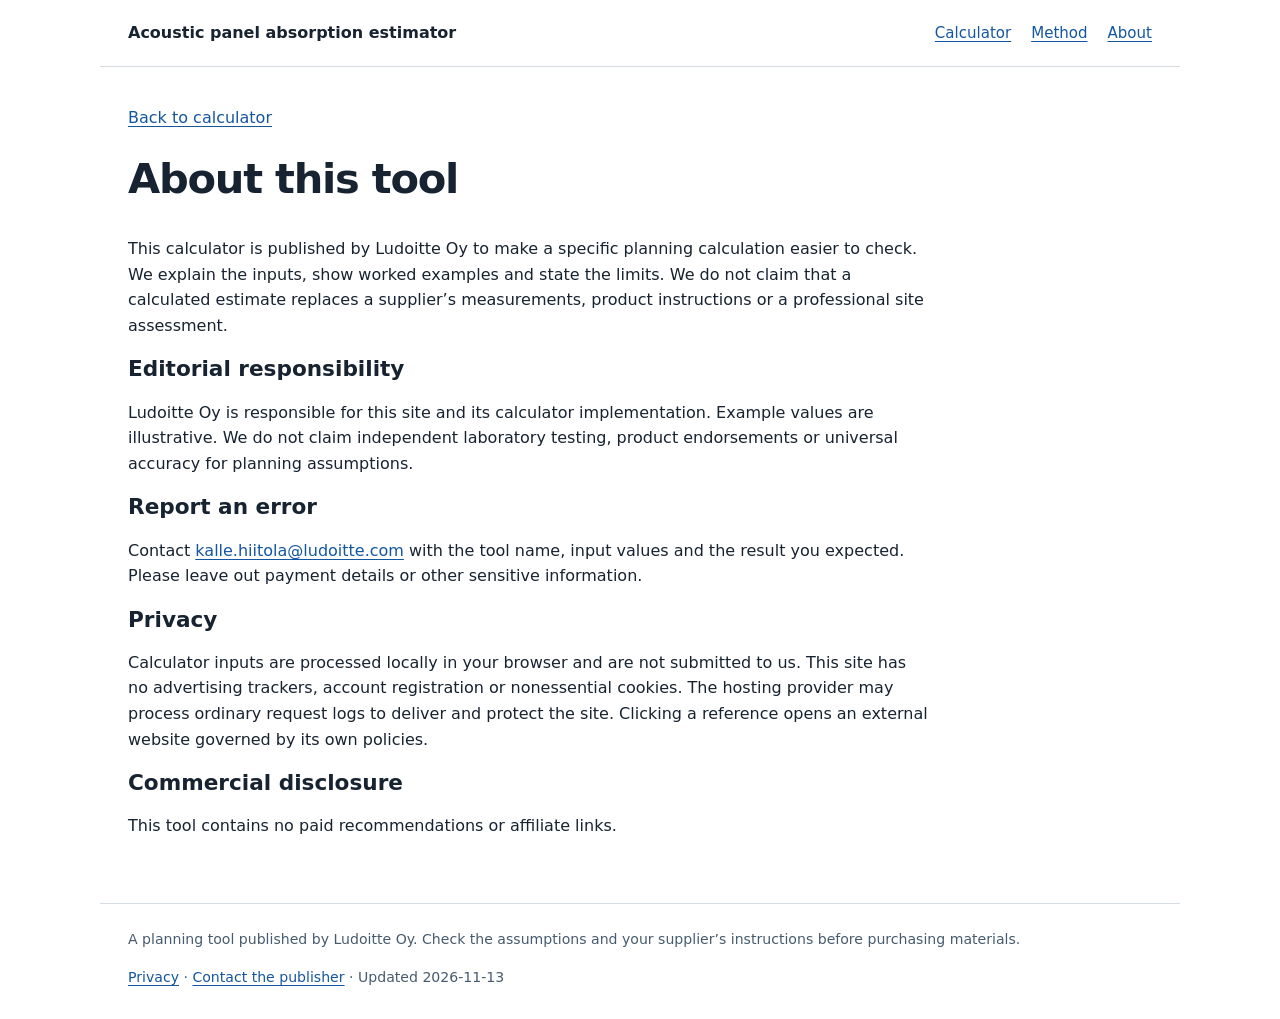
==== site/about/index.html @ aaed27ec "Publish calculator preview with indexing disabled" ====
<!doctype html><html lang="en"><head><meta name="robots" content="noindex, nofollow"><meta charset="utf-8"><meta name="viewport" content="width=device-width, initial-scale=1"><meta name="description" content="Explore how much additional absorption a Sabine room model predicts from a measured reverberation time and a target time. It estimates room treatment, not sound isolation between rooms."><title>About | Acoustic panel absorption estimator</title><link rel="canonical" href="https://howmanyacousticpanelsdoineed.com/about/"><link rel="stylesheet" href="../site.css"></head><body><a class="skip" href="#main">Skip to content</a><header><a class="brand" href="../">Acoustic panel absorption estimator</a><nav aria-label="Main navigation"><a href="../">Calculator</a><a href="../method/">Method</a><a href="../about/">About</a></nav></header><main id="main"><p class="back"><a href="../">Back to calculator</a></p><h1>About this tool</h1><section class="prose"><p>This calculator is published by Ludoitte Oy to make a specific planning calculation easier to check. We explain the inputs, show worked examples and state the limits. We do not claim that a calculated estimate replaces a supplier’s measurements, product instructions or a professional site assessment.</p><h2>Editorial responsibility</h2><p>Ludoitte Oy is responsible for this site and its calculator implementation. Example values are illustrative. We do not claim independent laboratory testing, product endorsements or universal accuracy for planning assumptions.</p><h2>Report an error</h2><p>Contact <a href="mailto:kalle.hiitola@ludoitte.com">kalle.hiitola@ludoitte.com</a> with the tool name, input values and the result you expected. Please leave out payment details or other sensitive information.</p><h2 id="privacy">Privacy</h2><p>Calculator inputs are processed locally in your browser and are not submitted to us. This site has no advertising trackers, account registration or nonessential cookies. The hosting provider may process ordinary request logs to deliver and protect the site. Clicking a reference opens an external website governed by its own policies.</p><h2>Commercial disclosure</h2><p>This tool contains no paid recommendations or affiliate links.</p></section></main><footer><p>A planning tool published by Ludoitte Oy. Check the assumptions and your supplier’s instructions before purchasing materials.</p><p><a href="../about/#privacy">Privacy</a> · <a href="mailto:kalle.hiitola@ludoitte.com">Contact the publisher</a> · Updated 2026-11-13</p></footer></body></html>
---- site/site.css ----
:root{font-family:system-ui,-apple-system,BlinkMacSystemFont,"Segoe UI",sans-serif;color:#172330;background:#fff;line-height:1.6;font-size:16px;color-scheme:light}
[hidden]{display:none!important}
*{box-sizing:border-box}body{margin:0}a{color:#1456a0;text-underline-offset:3px}a:hover{text-decoration-thickness:2px}a:focus-visible,button:focus-visible,input:focus-visible,select:focus-visible{outline:3px solid #b33b00;outline-offset:3px}.skip{position:absolute;left:-10000px}.skip:focus{left:1rem;top:.5rem;background:white;padding:.75rem;z-index:2}header,main,footer{max-width:1080px;margin:auto;padding:20px 28px}header{display:flex;gap:24px;justify-content:space-between;align-items:center;border-bottom:1px solid #d5dce3}.brand{font-weight:700;text-decoration:none;color:inherit;font-size:1rem}nav{display:flex;gap:20px;flex-wrap:wrap;font-size:.94rem}main{padding-top:38px;padding-bottom:48px}h1{font-size:clamp(1.9rem,4vw,2.6rem);line-height:1.2;letter-spacing:-.03em;max-width:850px;margin:0 0 18px}h2{font-size:1.35rem;line-height:1.35;margin:0 0 16px}h3{font-size:1.05rem;margin:16px 0 8px}p{margin:0 0 16px}.intro{font-size:1.12rem;max-width:790px;color:#384a5b}.workspace{display:grid;grid-template-columns:minmax(0,1.4fr) minmax(0,1fr);gap:36px;margin:30px 0 40px;align-items:start}.controls{display:flex;gap:20px;margin:22px 0}.controls label{font-size:.9rem;display:grid;gap:5px}.fields{display:grid;grid-template-columns:repeat(2,minmax(0,1fr));gap:20px 22px}label.field{display:flex;flex-direction:column;gap:7px;font-weight:600;font-size:.94rem}.field[hidden]{display:none}.unit{font-weight:400;color:#4e6071}.field input,.field select,.controls select{border:1px solid #8091a3;border-radius:4px;padding:11px 12px;font:inherit;width:100%;min-width:0;background:#fff;color:#172330;min-height:47px}.field small{font-weight:400}.check{grid-column:1/-1;display:flex;gap:10px;align-items:flex-start;padding-top:3px}.check input{width:20px;height:20px;flex:0 0 20px;margin-top:4px}.buttons{display:flex;gap:14px;margin:26px 0 12px;flex-wrap:wrap}button{font:inherit;padding:12px 20px;min-height:48px;border:1px solid #16589b;border-radius:4px;cursor:pointer;background:#16589b;color:white;font-weight:650}button.secondary{background:#fff;color:#16589b}button:hover{filter:brightness(.92)}.result-box{padding:24px;border:1px solid #c8d3dd;border-radius:4px;background:#f4f7fa;position:sticky;top:20px}dl{margin:0}dl>div{padding:13px 0;border-bottom:1px solid #d5dce3}dl>div:first-child{padding-top:0}dl>div:last-child{border-bottom:0}dt{font-size:.92rem;color:#3e5265}dd{font-size:1.4rem;font-weight:700;margin:3px 0 0;overflow-wrap:anywhere}dl>div:first-child dd{font-size:2rem;color:#104b85}.fine{font-size:.87rem;color:#465b6e;line-height:1.5;margin:16px 0 0}.error{color:#a12611;font-weight:600;min-height:1.5em;margin:10px 0}section.prose{max-width:800px;margin-top:32px}.example{border-left:3px solid #ced9e4;padding:0 0 0 18px;margin:20px 0}.example p{margin:0 0 8px}.example ul{padding-left:20px;margin:8px 0 0}.prose li{margin:8px 0}footer{border-top:1px solid #d5dce3;font-size:.88rem;color:#465b6e;padding-top:24px;padding-bottom:30px}footer p:last-child{margin-bottom:0}.back{margin-bottom:24px}.updated{font-size:.86rem;color:#465b6e;margin-top:20px}#result-heading:focus{outline:2px solid #b33b00;outline-offset:5px}
@media(max-width:680px){header,main,footer{padding-left:20px;padding-right:20px}header{align-items:flex-start;flex-direction:column;gap:12px}nav{gap:22px}main{padding-top:28px}.workspace{grid-template-columns:1fr;gap:24px;margin-top:24px}.result-box{position:static}.fields{gap:18px 16px}.controls{gap:16px}h1{font-size:2rem}}
@media(max-width:380px){.fields{grid-template-columns:1fr}.controls{flex-wrap:wrap}.buttons button{width:100%}}
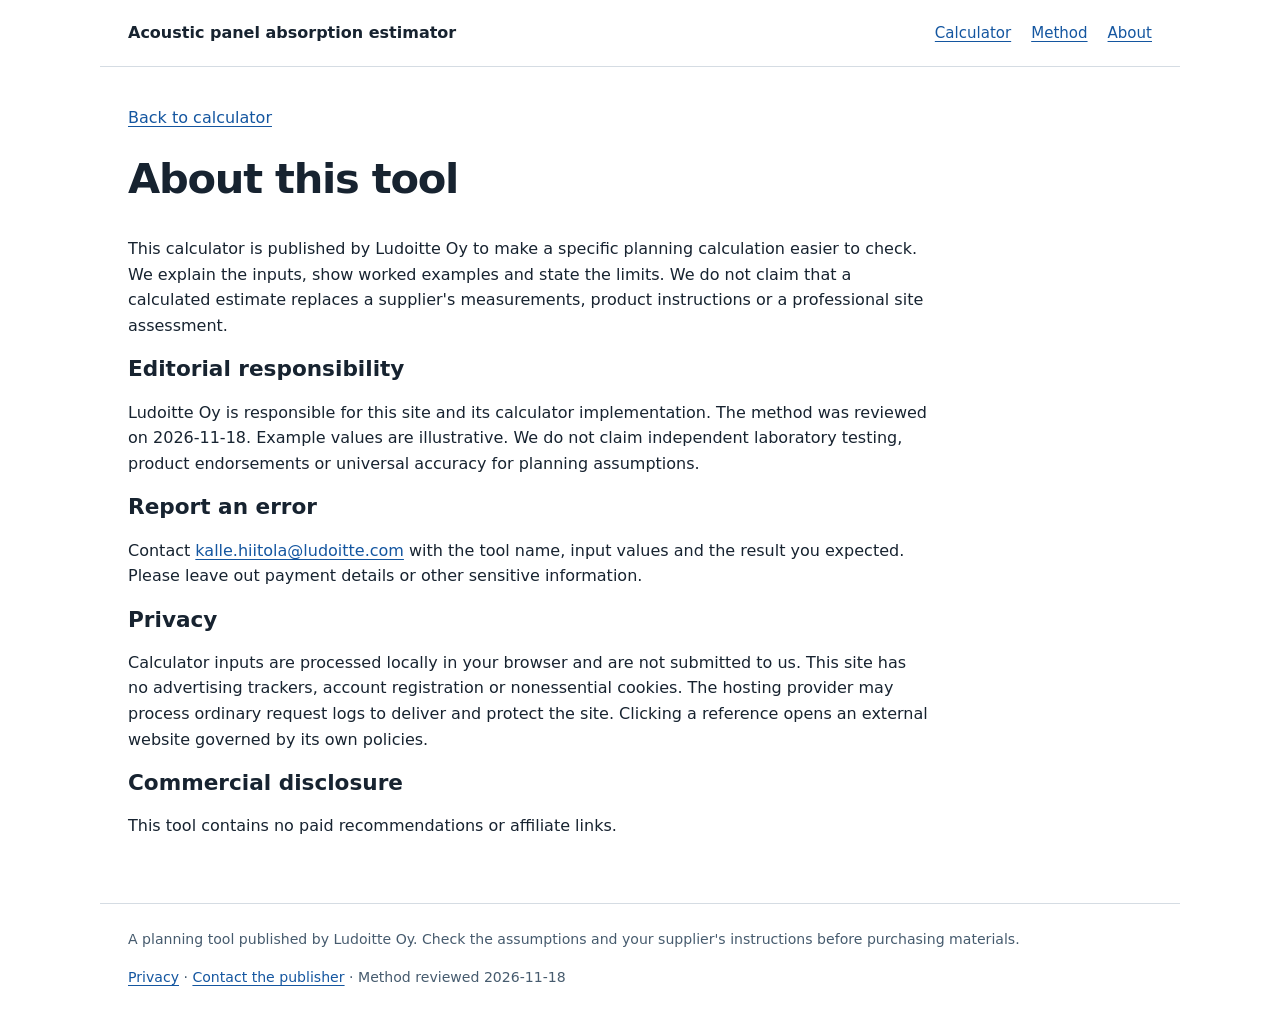
==== commit 9a939d25: "Publish calculator on registered domain" ====
--- a/site/about/index.html
+++ b/site/about/index.html
@@ -1 +1 @@
-<!doctype html><html lang="en"><head><meta name="robots" content="noindex, nofollow"><meta charset="utf-8"><meta name="viewport" content="width=device-width, initial-scale=1"><meta name="description" content="Explore how much additional absorption a Sabine room model predicts from a measured reverberation time and a target time. It estimates room treatment, not sound isolation between rooms."><title>About | Acoustic panel absorption estimator</title><link rel="canonical" href="https://howmanyacousticpanelsdoineed.com/about/"><link rel="stylesheet" href="../site.css"></head><body><a class="skip" href="#main">Skip to content</a><header><a class="brand" href="../">Acoustic panel absorption estimator</a><nav aria-label="Main navigation"><a href="../">Calculator</a><a href="../method/">Method</a><a href="../about/">About</a></nav></header><main id="main"><p class="back"><a href="../">Back to calculator</a></p><h1>About this tool</h1><section class="prose"><p>This calculator is published by Ludoitte Oy to make a specific planning calculation easier to check. We explain the inputs, show worked examples and state the limits. We do not claim that a calculated estimate replaces a supplier’s measurements, product instructions or a professional site assessment.</p><h2>Editorial responsibility</h2><p>Ludoitte Oy is responsible for this site and its calculator implementation. Example values are illustrative. We do not claim independent laboratory testing, product endorsements or universal accuracy for planning assumptions.</p><h2>Report an error</h2><p>Contact <a href="mailto:kalle.hiitola@ludoitte.com">kalle.hiitola@ludoitte.com</a> with the tool name, input values and the result you expected. Please leave out payment details or other sensitive information.</p><h2 id="privacy">Privacy</h2><p>Calculator inputs are processed locally in your browser and are not submitted to us. This site has no advertising trackers, account registration or nonessential cookies. The hosting provider may process ordinary request logs to deliver and protect the site. Clicking a reference opens an external website governed by its own policies.</p><h2>Commercial disclosure</h2><p>This tool contains no paid recommendations or affiliate links.</p></section></main><footer><p>A planning tool published by Ludoitte Oy. Check the assumptions and your supplier’s instructions before purchasing materials.</p><p><a href="../about/#privacy">Privacy</a> · <a href="mailto:kalle.hiitola@ludoitte.com">Contact the publisher</a> · Updated 2026-11-13</p></footer></body></html>+<!doctype html><html lang="en"><head><meta charset="utf-8"><meta name="viewport" content="width=device-width, initial-scale=1"><meta name="description" content="How many acoustic panels do i need - Explore how much additional absorption a Sabine room model predicts from a measured reverberation time and a target time. It estimates room treatment, not sound isolation between rooms."><meta name="author" content="Ludoitte Oy"><meta name="date" content="2026-11-18"><title>About | How many acoustic panels do i need</title><link rel="canonical" href="https://howmanyacousticpanelsdoineed.com/about/"><link rel="stylesheet" href="../site.css"></head><body><a class="skip" href="#main">Skip to content</a><header><a class="brand" href="../">Acoustic panel absorption estimator</a><nav aria-label="Main navigation"><a href="../">Calculator</a><a href="../method/">Method</a><a href="../about/">About</a></nav></header><main id="main"><p class="back"><a href="../">Back to calculator</a></p><h1>About this tool</h1><section class="prose"><p>This calculator is published by Ludoitte Oy to make a specific planning calculation easier to check. We explain the inputs, show worked examples and state the limits. We do not claim that a calculated estimate replaces a supplier's measurements, product instructions or a professional site assessment.</p><h2>Editorial responsibility</h2><p>Ludoitte Oy is responsible for this site and its calculator implementation. The method was reviewed on <time datetime="2026-11-18">2026-11-18</time>. Example values are illustrative. We do not claim independent laboratory testing, product endorsements or universal accuracy for planning assumptions.</p><h2>Report an error</h2><p>Contact <a href="mailto:kalle.hiitola@ludoitte.com">kalle.hiitola@ludoitte.com</a> with the tool name, input values and the result you expected. Please leave out payment details or other sensitive information.</p><h2 id="privacy">Privacy</h2><p>Calculator inputs are processed locally in your browser and are not submitted to us. This site has no advertising trackers, account registration or nonessential cookies. The hosting provider may process ordinary request logs to deliver and protect the site. Clicking a reference opens an external website governed by its own policies.</p><h2>Commercial disclosure</h2><p>This tool contains no paid recommendations or affiliate links.</p></section></main><footer><p>A planning tool published by Ludoitte Oy. Check the assumptions and your supplier's instructions before purchasing materials.</p><p><a href="../about/#privacy">Privacy</a> · <a href="mailto:kalle.hiitola@ludoitte.com">Contact the publisher</a> · Method reviewed 2026-11-18</p></footer></body></html>
--- a/site/site.css
+++ b/site/site.css
@@ -1,5 +1,5 @@
 :root{font-family:system-ui,-apple-system,BlinkMacSystemFont,"Segoe UI",sans-serif;color:#172330;background:#fff;line-height:1.6;font-size:16px;color-scheme:light}
 [hidden]{display:none!important}
-*{box-sizing:border-box}body{margin:0}a{color:#1456a0;text-underline-offset:3px}a:hover{text-decoration-thickness:2px}a:focus-visible,button:focus-visible,input:focus-visible,select:focus-visible{outline:3px solid #b33b00;outline-offset:3px}.skip{position:absolute;left:-10000px}.skip:focus{left:1rem;top:.5rem;background:white;padding:.75rem;z-index:2}header,main,footer{max-width:1080px;margin:auto;padding:20px 28px}header{display:flex;gap:24px;justify-content:space-between;align-items:center;border-bottom:1px solid #d5dce3}.brand{font-weight:700;text-decoration:none;color:inherit;font-size:1rem}nav{display:flex;gap:20px;flex-wrap:wrap;font-size:.94rem}main{padding-top:38px;padding-bottom:48px}h1{font-size:clamp(1.9rem,4vw,2.6rem);line-height:1.2;letter-spacing:-.03em;max-width:850px;margin:0 0 18px}h2{font-size:1.35rem;line-height:1.35;margin:0 0 16px}h3{font-size:1.05rem;margin:16px 0 8px}p{margin:0 0 16px}.intro{font-size:1.12rem;max-width:790px;color:#384a5b}.workspace{display:grid;grid-template-columns:minmax(0,1.4fr) minmax(0,1fr);gap:36px;margin:30px 0 40px;align-items:start}.controls{display:flex;gap:20px;margin:22px 0}.controls label{font-size:.9rem;display:grid;gap:5px}.fields{display:grid;grid-template-columns:repeat(2,minmax(0,1fr));gap:20px 22px}label.field{display:flex;flex-direction:column;gap:7px;font-weight:600;font-size:.94rem}.field[hidden]{display:none}.unit{font-weight:400;color:#4e6071}.field input,.field select,.controls select{border:1px solid #8091a3;border-radius:4px;padding:11px 12px;font:inherit;width:100%;min-width:0;background:#fff;color:#172330;min-height:47px}.field small{font-weight:400}.check{grid-column:1/-1;display:flex;gap:10px;align-items:flex-start;padding-top:3px}.check input{width:20px;height:20px;flex:0 0 20px;margin-top:4px}.buttons{display:flex;gap:14px;margin:26px 0 12px;flex-wrap:wrap}button{font:inherit;padding:12px 20px;min-height:48px;border:1px solid #16589b;border-radius:4px;cursor:pointer;background:#16589b;color:white;font-weight:650}button.secondary{background:#fff;color:#16589b}button:hover{filter:brightness(.92)}.result-box{padding:24px;border:1px solid #c8d3dd;border-radius:4px;background:#f4f7fa;position:sticky;top:20px}dl{margin:0}dl>div{padding:13px 0;border-bottom:1px solid #d5dce3}dl>div:first-child{padding-top:0}dl>div:last-child{border-bottom:0}dt{font-size:.92rem;color:#3e5265}dd{font-size:1.4rem;font-weight:700;margin:3px 0 0;overflow-wrap:anywhere}dl>div:first-child dd{font-size:2rem;color:#104b85}.fine{font-size:.87rem;color:#465b6e;line-height:1.5;margin:16px 0 0}.error{color:#a12611;font-weight:600;min-height:1.5em;margin:10px 0}section.prose{max-width:800px;margin-top:32px}.example{border-left:3px solid #ced9e4;padding:0 0 0 18px;margin:20px 0}.example p{margin:0 0 8px}.example ul{padding-left:20px;margin:8px 0 0}.prose li{margin:8px 0}footer{border-top:1px solid #d5dce3;font-size:.88rem;color:#465b6e;padding-top:24px;padding-bottom:30px}footer p:last-child{margin-bottom:0}.back{margin-bottom:24px}.updated{font-size:.86rem;color:#465b6e;margin-top:20px}#result-heading:focus{outline:2px solid #b33b00;outline-offset:5px}
+*{box-sizing:border-box}body{margin:0}a{color:#1456a0;text-underline-offset:3px}a:hover{text-decoration-thickness:2px}a:focus-visible,button:focus-visible,input:focus-visible,select:focus-visible{outline:3px solid #b33b00;outline-offset:3px}.skip{position:absolute;left:-10000px}.skip:focus{left:1rem;top:.5rem;background:white;padding:.75rem;z-index:2}header,main,footer{max-width:1080px;margin:auto;padding:20px 28px}header{display:flex;gap:24px;justify-content:space-between;align-items:center;border-bottom:1px solid #d5dce3}.brand{font-weight:700;text-decoration:none;color:inherit;font-size:1rem}nav{display:flex;gap:20px;flex-wrap:wrap;font-size:.94rem}main{padding-top:38px;padding-bottom:48px}h1{font-size:clamp(1.9rem,4vw,2.6rem);line-height:1.2;letter-spacing:-.03em;max-width:850px;margin:0 0 18px}h2{font-size:1.35rem;line-height:1.35;margin:0 0 16px}h3{font-size:1.05rem;margin:16px 0 8px}p{margin:0 0 16px}.intro{font-size:1.12rem;max-width:790px;color:#384a5b}.answer-first{border-left:4px solid #16589b;padding:12px 16px;background:#f4f7fa;max-width:790px}.workspace{display:grid;grid-template-columns:minmax(0,1.4fr) minmax(0,1fr);gap:36px;margin:30px 0 40px;align-items:start}.controls{display:flex;gap:20px;margin:22px 0}.controls label{font-size:.9rem;display:grid;gap:5px}.fields{display:grid;grid-template-columns:repeat(2,minmax(0,1fr));gap:20px 22px}label.field{display:flex;flex-direction:column;gap:7px;font-weight:600;font-size:.94rem}.field[hidden]{display:none}.unit{font-weight:400;color:#4e6071}.field input,.field select,.controls select{border:1px solid #8091a3;border-radius:4px;padding:11px 12px;font:inherit;width:100%;min-width:0;background:#fff;color:#172330;min-height:47px}.field small{font-weight:400}.check{grid-column:1/-1;display:flex;gap:10px;align-items:flex-start;padding-top:3px}.check input{width:20px;height:20px;flex:0 0 20px;margin-top:4px}.buttons{display:flex;gap:14px;margin:26px 0 12px;flex-wrap:wrap}button{font:inherit;padding:12px 20px;min-height:48px;border:1px solid #16589b;border-radius:4px;cursor:pointer;background:#16589b;color:white;font-weight:650}button.secondary{background:#fff;color:#16589b}button:hover{filter:brightness(.92)}.result-box{padding:24px;border:1px solid #c8d3dd;border-radius:4px;background:#f4f7fa;position:sticky;top:20px}dl{margin:0}dl>div{padding:13px 0;border-bottom:1px solid #d5dce3}dl>div:first-child{padding-top:0}dl>div:last-child{border-bottom:0}dt{font-size:.92rem;color:#3e5265}dd{font-size:1.4rem;font-weight:700;margin:3px 0 0;overflow-wrap:anywhere}dl>div:first-child dd{font-size:2rem;color:#104b85}.fine{font-size:.87rem;color:#465b6e;line-height:1.5;margin:16px 0 0}.error{color:#a12611;font-weight:600;min-height:1.5em;margin:10px 0}section.prose{max-width:800px;margin-top:32px}.example{border-left:3px solid #ced9e4;padding:0 0 0 18px;margin:20px 0}.example p{margin:0 0 8px}.example ul{padding-left:20px;margin:8px 0 0}.prose li{margin:8px 0}footer{border-top:1px solid #d5dce3;font-size:.88rem;color:#465b6e;padding-top:24px;padding-bottom:30px}footer p:last-child{margin-bottom:0}.back{margin-bottom:24px}.updated{font-size:.86rem;color:#465b6e;margin-top:20px}#result-heading:focus{outline:2px solid #b33b00;outline-offset:5px}
 @media(max-width:680px){header,main,footer{padding-left:20px;padding-right:20px}header{align-items:flex-start;flex-direction:column;gap:12px}nav{gap:22px}main{padding-top:28px}.workspace{grid-template-columns:1fr;gap:24px;margin-top:24px}.result-box{position:static}.fields{gap:18px 16px}.controls{gap:16px}h1{font-size:2rem}}
 @media(max-width:380px){.fields{grid-template-columns:1fr}.controls{flex-wrap:wrap}.buttons button{width:100%}}
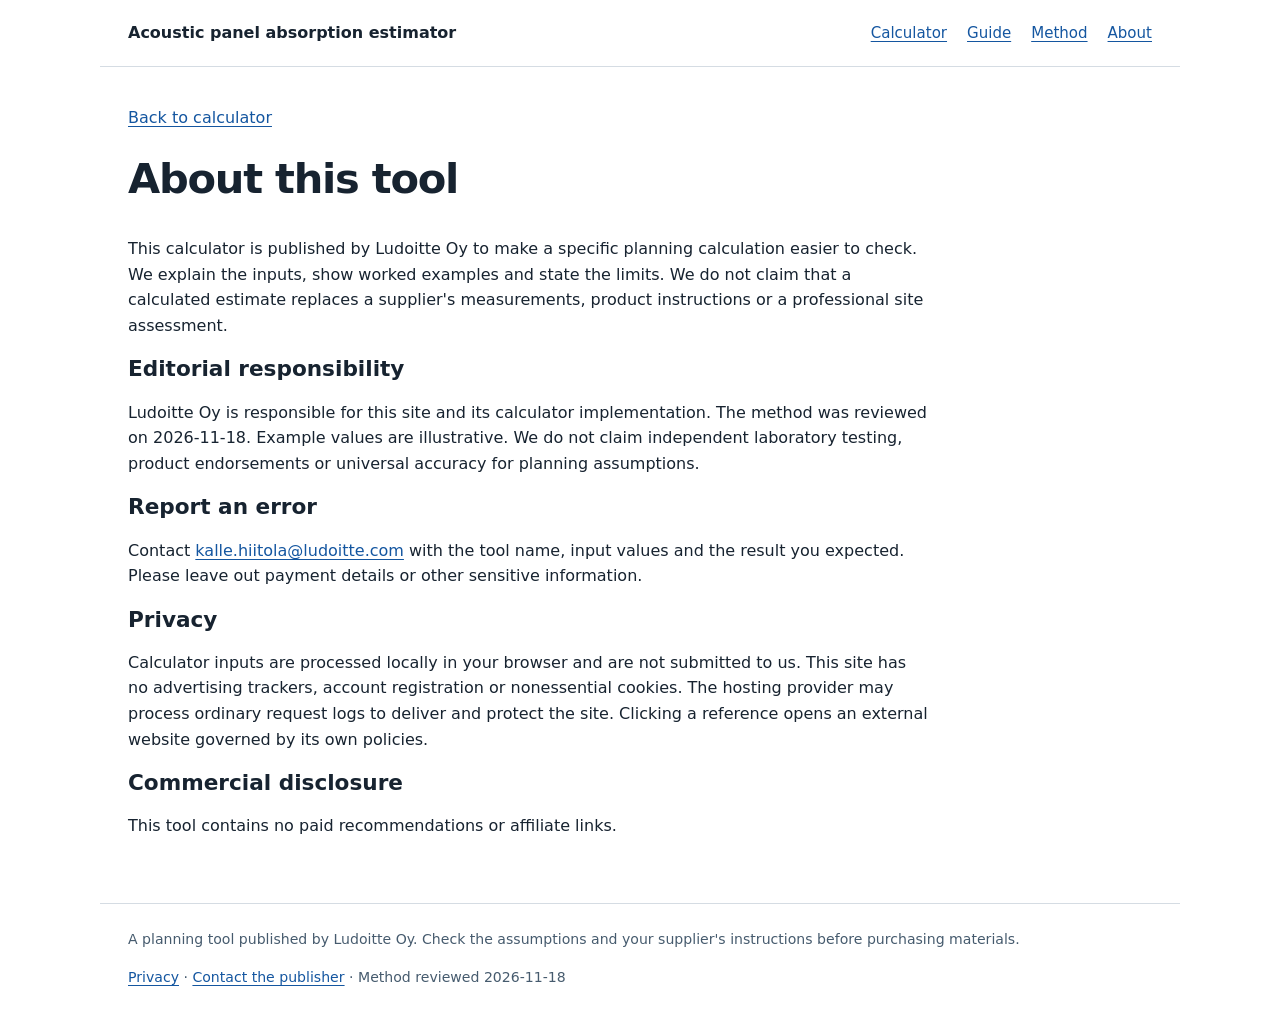
==== commit bf0c445b: "Publish calculator on registered domain" ====
--- a/site/about/index.html
+++ b/site/about/index.html
@@ -1 +1,32 @@
-<!doctype html><html lang="en"><head><meta charset="utf-8"><meta name="viewport" content="width=device-width, initial-scale=1"><meta name="description" content="How many acoustic panels do i need - Explore how much additional absorption a Sabine room model predicts from a measured reverberation time and a target time. It estimates room treatment, not sound isolation between rooms."><meta name="author" content="Ludoitte Oy"><meta name="date" content="2026-11-18"><title>About | How many acoustic panels do i need</title><link rel="canonical" href="https://howmanyacousticpanelsdoineed.com/about/"><link rel="stylesheet" href="../site.css"></head><body><a class="skip" href="#main">Skip to content</a><header><a class="brand" href="../">Acoustic panel absorption estimator</a><nav aria-label="Main navigation"><a href="../">Calculator</a><a href="../method/">Method</a><a href="../about/">About</a></nav></header><main id="main"><p class="back"><a href="../">Back to calculator</a></p><h1>About this tool</h1><section class="prose"><p>This calculator is published by Ludoitte Oy to make a specific planning calculation easier to check. We explain the inputs, show worked examples and state the limits. We do not claim that a calculated estimate replaces a supplier's measurements, product instructions or a professional site assessment.</p><h2>Editorial responsibility</h2><p>Ludoitte Oy is responsible for this site and its calculator implementation. The method was reviewed on <time datetime="2026-11-18">2026-11-18</time>. Example values are illustrative. We do not claim independent laboratory testing, product endorsements or universal accuracy for planning assumptions.</p><h2>Report an error</h2><p>Contact <a href="mailto:kalle.hiitola@ludoitte.com">kalle.hiitola@ludoitte.com</a> with the tool name, input values and the result you expected. Please leave out payment details or other sensitive information.</p><h2 id="privacy">Privacy</h2><p>Calculator inputs are processed locally in your browser and are not submitted to us. This site has no advertising trackers, account registration or nonessential cookies. The hosting provider may process ordinary request logs to deliver and protect the site. Clicking a reference opens an external website governed by its own policies.</p><h2>Commercial disclosure</h2><p>This tool contains no paid recommendations or affiliate links.</p></section></main><footer><p>A planning tool published by Ludoitte Oy. Check the assumptions and your supplier's instructions before purchasing materials.</p><p><a href="../about/#privacy">Privacy</a> · <a href="mailto:kalle.hiitola@ludoitte.com">Contact the publisher</a> · Method reviewed 2026-11-18</p></footer></body></html>+<!doctype html><html lang="en"><head><meta charset="utf-8"><meta name="viewport" content="width=device-width, initial-scale=1"><meta name="description" content="How many acoustic panels do i need - Explore how much additional absorption a Sabine room model predicts from a measured reverberation time and a target..."><meta name="author" content="Ludoitte Oy"><meta name="date" content="2026-11-18"><meta name="robots" content="index,follow"><meta property="og:type" content="website"><meta property="og:title" content="How many acoustic panels do i need | About"><meta property="og:description" content="How many acoustic panels do i need - Explore how much additional absorption a Sabine room model predicts from a measured reverberation time and a target..."><meta property="og:url" content="https://howmanyacousticpanelsdoineed.com/about/"><title>How many acoustic panels do i need | About</title><link rel="canonical" href="https://howmanyacousticpanelsdoineed.com/about/"><link rel="alternate" type="text/markdown" href="../llms-full.txt"><link rel="stylesheet" href="../site.css"><script type="application/ld+json">{
+  "@context": "https://schema.org",
+  "@graph": [
+    {
+      "@type": "Organization",
+      "@id": "https://howmanyacousticpanelsdoineed.com/#organization",
+      "name": "Ludoitte Oy",
+      "url": "https://howmanyacousticpanelsdoineed.com/about/",
+      "email": "kalle.hiitola@ludoitte.com"
+    },
+    {
+      "@type": "WebSite",
+      "@id": "https://howmanyacousticpanelsdoineed.com/#website",
+      "name": "Acoustic panel absorption estimator",
+      "url": "https://howmanyacousticpanelsdoineed.com/"
+    },
+    {
+      "@type": "WebPage",
+      "@id": "https://howmanyacousticpanelsdoineed.com/about/#page",
+      "name": "How many acoustic panels do i need | About",
+      "url": "https://howmanyacousticpanelsdoineed.com/about/",
+      "description": "How many acoustic panels do i need - Explore how much additional absorption a Sabine room model predicts from a measured reverberation time and a target...",
+      "isPartOf": {
+        "@id": "https://howmanyacousticpanelsdoineed.com/#website"
+      },
+      "publisher": {
+        "@id": "https://howmanyacousticpanelsdoineed.com/#organization"
+      },
+      "dateModified": "2026-11-18"
+    }
+  ]
+}</script></head><body><a class="skip" href="#main">Skip to content</a><header><a class="brand" href="../">Acoustic panel absorption estimator</a><nav aria-label="Main navigation"><a href="../">Calculator</a><a href="../guide/">Guide</a><a href="../method/">Method</a><a href="../about/">About</a></nav></header><main id="main"><p class="back"><a href="../">Back to calculator</a></p><h1>About this tool</h1><section class="prose"><p>This calculator is published by Ludoitte Oy to make a specific planning calculation easier to check. We explain the inputs, show worked examples and state the limits. We do not claim that a calculated estimate replaces a supplier's measurements, product instructions or a professional site assessment.</p><h2>Editorial responsibility</h2><p>Ludoitte Oy is responsible for this site and its calculator implementation. The method was reviewed on <time datetime="2026-11-18">2026-11-18</time>. Example values are illustrative. We do not claim independent laboratory testing, product endorsements or universal accuracy for planning assumptions.</p><h2>Report an error</h2><p>Contact <a href="mailto:kalle.hiitola@ludoitte.com">kalle.hiitola@ludoitte.com</a> with the tool name, input values and the result you expected. Please leave out payment details or other sensitive information.</p><h2 id="privacy">Privacy</h2><p>Calculator inputs are processed locally in your browser and are not submitted to us. This site has no advertising trackers, account registration or nonessential cookies. The hosting provider may process ordinary request logs to deliver and protect the site. Clicking a reference opens an external website governed by its own policies.</p><h2>Commercial disclosure</h2><p>This tool contains no paid recommendations or affiliate links.</p></section></main><footer><p>A planning tool published by Ludoitte Oy. Check the assumptions and your supplier's instructions before purchasing materials.</p><p><a href="../about/#privacy">Privacy</a> · <a href="mailto:kalle.hiitola@ludoitte.com">Contact the publisher</a> · Method reviewed 2026-11-18</p></footer></body></html>
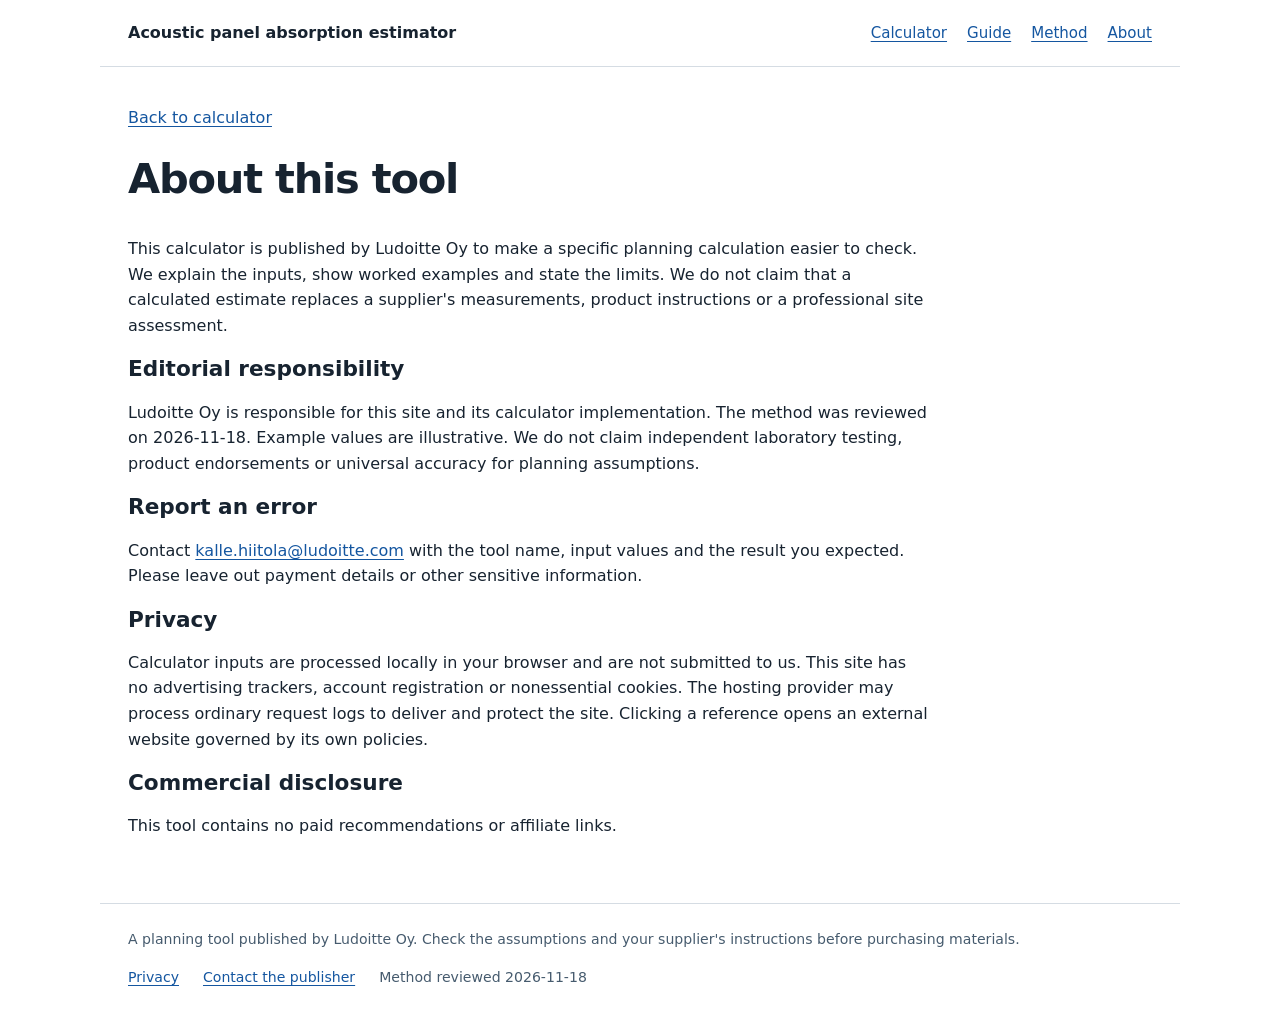
==== commit 830f479c: "Publish calculator on registered domain" ====
--- a/site/about/index.html
+++ b/site/about/index.html
@@ -1,4 +1,4 @@
-<!doctype html><html lang="en"><head><meta charset="utf-8"><meta name="viewport" content="width=device-width, initial-scale=1"><meta name="description" content="How many acoustic panels do i need - Explore how much additional absorption a Sabine room model predicts from a measured reverberation time and a target..."><meta name="author" content="Ludoitte Oy"><meta name="date" content="2026-11-18"><meta name="robots" content="index,follow"><meta property="og:type" content="website"><meta property="og:title" content="How many acoustic panels do i need | About"><meta property="og:description" content="How many acoustic panels do i need - Explore how much additional absorption a Sabine room model predicts from a measured reverberation time and a target..."><meta property="og:url" content="https://howmanyacousticpanelsdoineed.com/about/"><title>How many acoustic panels do i need | About</title><link rel="canonical" href="https://howmanyacousticpanelsdoineed.com/about/"><link rel="alternate" type="text/markdown" href="../llms-full.txt"><link rel="stylesheet" href="../site.css"><script type="application/ld+json">{
+<!doctype html><html lang="en"><head><meta charset="utf-8"><meta name="viewport" content="width=device-width, initial-scale=1"><meta name="description" content="How many acoustic panels do I need? Explore how much additional absorption a Sabine room model predicts from a measured reverberation time and a target..."><meta name="author" content="Ludoitte Oy"><meta name="date" content="2026-11-18"><meta name="robots" content="index,follow"><meta property="og:type" content="website"><meta property="og:title" content="About the acoustic panel absorption estimator"><meta property="og:description" content="How many acoustic panels do I need? Explore how much additional absorption a Sabine room model predicts from a measured reverberation time and a target..."><meta property="og:url" content="https://howmanyacousticpanelsdoineed.com/about/"><title>About the acoustic panel absorption estimator</title><link rel="canonical" href="https://howmanyacousticpanelsdoineed.com/about/"><link rel="alternate" type="text/markdown" href="../llms-full.txt"><link rel="stylesheet" href="../site.css"><script type="application/ld+json">{
   "@context": "https://schema.org",
   "@graph": [
     {
@@ -17,9 +17,9 @@
     {
       "@type": "WebPage",
       "@id": "https://howmanyacousticpanelsdoineed.com/about/#page",
-      "name": "How many acoustic panels do i need | About",
+      "name": "About the acoustic panel absorption estimator",
       "url": "https://howmanyacousticpanelsdoineed.com/about/",
-      "description": "How many acoustic panels do i need - Explore how much additional absorption a Sabine room model predicts from a measured reverberation time and a target...",
+      "description": "How many acoustic panels do I need? Explore how much additional absorption a Sabine room model predicts from a measured reverberation time and a target...",
       "isPartOf": {
         "@id": "https://howmanyacousticpanelsdoineed.com/#website"
       },
@@ -29,4 +29,4 @@
       "dateModified": "2026-11-18"
     }
   ]
-}</script></head><body><a class="skip" href="#main">Skip to content</a><header><a class="brand" href="../">Acoustic panel absorption estimator</a><nav aria-label="Main navigation"><a href="../">Calculator</a><a href="../guide/">Guide</a><a href="../method/">Method</a><a href="../about/">About</a></nav></header><main id="main"><p class="back"><a href="../">Back to calculator</a></p><h1>About this tool</h1><section class="prose"><p>This calculator is published by Ludoitte Oy to make a specific planning calculation easier to check. We explain the inputs, show worked examples and state the limits. We do not claim that a calculated estimate replaces a supplier's measurements, product instructions or a professional site assessment.</p><h2>Editorial responsibility</h2><p>Ludoitte Oy is responsible for this site and its calculator implementation. The method was reviewed on <time datetime="2026-11-18">2026-11-18</time>. Example values are illustrative. We do not claim independent laboratory testing, product endorsements or universal accuracy for planning assumptions.</p><h2>Report an error</h2><p>Contact <a href="mailto:kalle.hiitola@ludoitte.com">kalle.hiitola@ludoitte.com</a> with the tool name, input values and the result you expected. Please leave out payment details or other sensitive information.</p><h2 id="privacy">Privacy</h2><p>Calculator inputs are processed locally in your browser and are not submitted to us. This site has no advertising trackers, account registration or nonessential cookies. The hosting provider may process ordinary request logs to deliver and protect the site. Clicking a reference opens an external website governed by its own policies.</p><h2>Commercial disclosure</h2><p>This tool contains no paid recommendations or affiliate links.</p></section></main><footer><p>A planning tool published by Ludoitte Oy. Check the assumptions and your supplier's instructions before purchasing materials.</p><p><a href="../about/#privacy">Privacy</a> · <a href="mailto:kalle.hiitola@ludoitte.com">Contact the publisher</a> · Method reviewed 2026-11-18</p></footer></body></html>+}</script></head><body><a class="skip" href="#main">Skip to content</a><header><a class="brand" href="../">Acoustic panel absorption estimator</a><nav aria-label="Main navigation"><a href="../">Calculator</a><a href="../guide/">Guide</a><a href="../method/">Method</a><a href="../about/">About</a></nav></header><main id="main"><p class="back"><a href="../">Back to calculator</a></p><h1>About this tool</h1><section class="prose"><p>This calculator is published by Ludoitte Oy to make a specific planning calculation easier to check. We explain the inputs, show worked examples and state the limits. We do not claim that a calculated estimate replaces a supplier's measurements, product instructions or a professional site assessment.</p><h2>Editorial responsibility</h2><p>Ludoitte Oy is responsible for this site and its calculator implementation. The method was reviewed on <time datetime="2026-11-18">2026-11-18</time>. Example values are illustrative. We do not claim independent laboratory testing, product endorsements or universal accuracy for planning assumptions.</p><h2>Report an error</h2><p>Contact <a href="mailto:kalle.hiitola@ludoitte.com">kalle.hiitola@ludoitte.com</a> with the tool name, input values and the result you expected. Please leave out payment details or other sensitive information.</p><h2 id="privacy">Privacy</h2><p>Calculator inputs are processed locally in your browser and are not submitted to us. This site has no advertising trackers, account registration or nonessential cookies. The hosting provider may process ordinary request logs to deliver and protect the site. Clicking a reference opens an external website governed by its own policies.</p><h2>Commercial disclosure</h2><p>This tool contains no paid recommendations or affiliate links.</p></section></main><footer><p>A planning tool published by Ludoitte Oy. Check the assumptions and your supplier's instructions before purchasing materials.</p><p class="footer-links"><a href="../about/#privacy">Privacy</a><a href="mailto:kalle.hiitola@ludoitte.com">Contact the publisher</a><span>Method reviewed 2026-11-18</span></p></footer></body></html>
--- a/site/site.css
+++ b/site/site.css
@@ -3,3 +3,4 @@
 *{box-sizing:border-box}body{margin:0}a{color:#1456a0;text-underline-offset:3px}a:hover{text-decoration-thickness:2px}a:focus-visible,button:focus-visible,input:focus-visible,select:focus-visible{outline:3px solid #b33b00;outline-offset:3px}.skip{position:absolute;left:-10000px}.skip:focus{left:1rem;top:.5rem;background:white;padding:.75rem;z-index:2}header,main,footer{max-width:1080px;margin:auto;padding:20px 28px}header{display:flex;gap:24px;justify-content:space-between;align-items:center;border-bottom:1px solid #d5dce3}.brand{font-weight:700;text-decoration:none;color:inherit;font-size:1rem}nav{display:flex;gap:20px;flex-wrap:wrap;font-size:.94rem}main{padding-top:38px;padding-bottom:48px}h1{font-size:clamp(1.9rem,4vw,2.6rem);line-height:1.2;letter-spacing:-.03em;max-width:850px;margin:0 0 18px}h2{font-size:1.35rem;line-height:1.35;margin:0 0 16px}h3{font-size:1.05rem;margin:16px 0 8px}p{margin:0 0 16px}.intro{font-size:1.12rem;max-width:790px;color:#384a5b}.answer-first{border-left:4px solid #16589b;padding:12px 16px;background:#f4f7fa;max-width:790px}.workspace{display:grid;grid-template-columns:minmax(0,1.4fr) minmax(0,1fr);gap:36px;margin:30px 0 40px;align-items:start}.controls{display:flex;gap:20px;margin:22px 0}.controls label{font-size:.9rem;display:grid;gap:5px}.fields{display:grid;grid-template-columns:repeat(2,minmax(0,1fr));gap:20px 22px}label.field{display:flex;flex-direction:column;gap:7px;font-weight:600;font-size:.94rem}.field[hidden]{display:none}.unit{font-weight:400;color:#4e6071}.field input,.field select,.controls select{border:1px solid #8091a3;border-radius:4px;padding:11px 12px;font:inherit;width:100%;min-width:0;background:#fff;color:#172330;min-height:47px}.field small{font-weight:400}.check{grid-column:1/-1;display:flex;gap:10px;align-items:flex-start;padding-top:3px}.check input{width:20px;height:20px;flex:0 0 20px;margin-top:4px}.buttons{display:flex;gap:14px;margin:26px 0 12px;flex-wrap:wrap}button{font:inherit;padding:12px 20px;min-height:48px;border:1px solid #16589b;border-radius:4px;cursor:pointer;background:#16589b;color:white;font-weight:650}button.secondary{background:#fff;color:#16589b}button:hover{filter:brightness(.92)}.result-box{padding:24px;border:1px solid #c8d3dd;border-radius:4px;background:#f4f7fa;position:sticky;top:20px}dl{margin:0}dl>div{padding:13px 0;border-bottom:1px solid #d5dce3}dl>div:first-child{padding-top:0}dl>div:last-child{border-bottom:0}dt{font-size:.92rem;color:#3e5265}dd{font-size:1.4rem;font-weight:700;margin:3px 0 0;overflow-wrap:anywhere}dl>div:first-child dd{font-size:2rem;color:#104b85}.fine{font-size:.87rem;color:#465b6e;line-height:1.5;margin:16px 0 0}.error{color:#a12611;font-weight:600;min-height:1.5em;margin:10px 0}section.prose{max-width:800px;margin-top:32px}.example{border-left:3px solid #ced9e4;padding:0 0 0 18px;margin:20px 0}.example p{margin:0 0 8px}.example ul{padding-left:20px;margin:8px 0 0}.prose li{margin:8px 0}footer{border-top:1px solid #d5dce3;font-size:.88rem;color:#465b6e;padding-top:24px;padding-bottom:30px}footer p:last-child{margin-bottom:0}.back{margin-bottom:24px}.updated{font-size:.86rem;color:#465b6e;margin-top:20px}#result-heading:focus{outline:2px solid #b33b00;outline-offset:5px}
 @media(max-width:680px){header,main,footer{padding-left:20px;padding-right:20px}header{align-items:flex-start;flex-direction:column;gap:12px}nav{gap:22px}main{padding-top:28px}.workspace{grid-template-columns:1fr;gap:24px;margin-top:24px}.result-box{position:static}.fields{gap:18px 16px}.controls{gap:16px}h1{font-size:2rem}}
 @media(max-width:380px){.fields{grid-template-columns:1fr}.controls{flex-wrap:wrap}.buttons button{width:100%}}
+.footer-links{display:flex;flex-wrap:wrap;gap:.25rem 1.5rem}
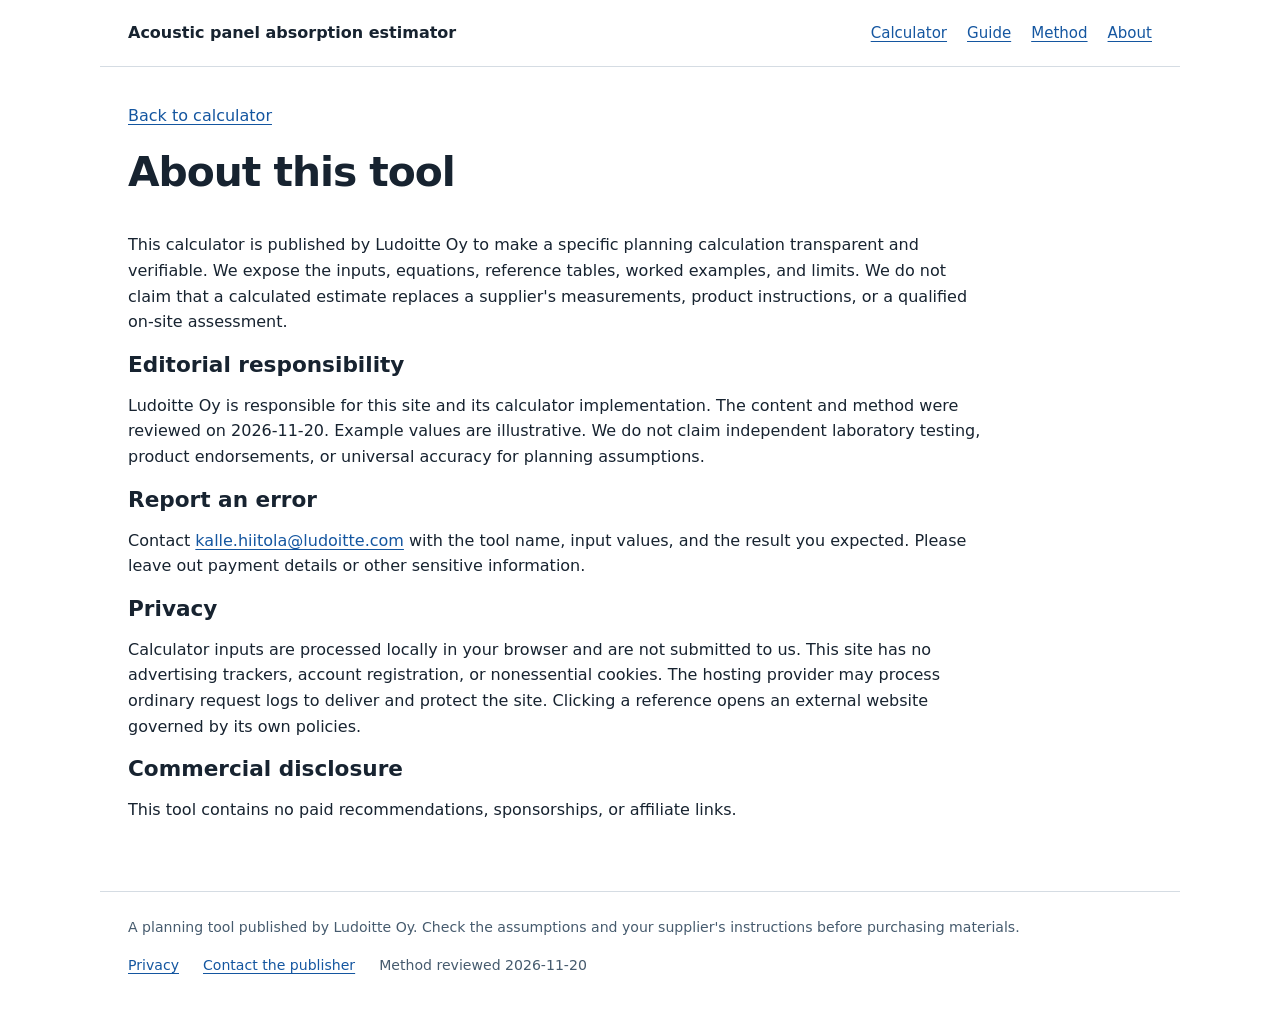
==== commit c3d930c7: "Publish calculator on registered domain" ====
--- a/site/about/index.html
+++ b/site/about/index.html
@@ -1,4 +1,4 @@
-<!doctype html><html lang="en"><head><meta charset="utf-8"><meta name="viewport" content="width=device-width, initial-scale=1"><meta name="description" content="How many acoustic panels do I need? Explore how much additional absorption a Sabine room model predicts from a measured reverberation time and a target..."><meta name="author" content="Ludoitte Oy"><meta name="date" content="2026-11-18"><meta name="robots" content="index,follow"><meta property="og:type" content="website"><meta property="og:title" content="About the acoustic panel absorption estimator"><meta property="og:description" content="How many acoustic panels do I need? Explore how much additional absorption a Sabine room model predicts from a measured reverberation time and a target..."><meta property="og:url" content="https://howmanyacousticpanelsdoineed.com/about/"><title>About the acoustic panel absorption estimator</title><link rel="canonical" href="https://howmanyacousticpanelsdoineed.com/about/"><link rel="alternate" type="text/markdown" href="../llms-full.txt"><link rel="stylesheet" href="../site.css"><script type="application/ld+json">{
+<!doctype html><html lang="en"><head><meta charset="utf-8"><meta name="viewport" content="width=device-width, initial-scale=1"><meta name="description" content="Editorial responsibility, measurement review date, privacy notice, and commercial disclosure for the Acoustic panel absorption estimator by Ludoitte Oy."><meta name="author" content="Ludoitte Oy"><meta name="date" content="2026-11-20"><meta name="robots" content="index,follow"><meta property="og:type" content="website"><meta property="og:title" content="About the acoustic panel absorption estimator"><meta property="og:description" content="Editorial responsibility, measurement review date, privacy notice, and commercial disclosure for the Acoustic panel absorption estimator by Ludoitte Oy."><meta property="og:url" content="https://howmanyacousticpanelsdoineed.com/about/"><title>About the acoustic panel absorption estimator</title><link rel="canonical" href="https://howmanyacousticpanelsdoineed.com/about/"><link rel="alternate" type="text/markdown" href="../llms-full.txt"><link rel="stylesheet" href="../site.css"><script type="application/ld+json">{
   "@context": "https://schema.org",
   "@graph": [
     {
@@ -19,14 +19,14 @@
       "@id": "https://howmanyacousticpanelsdoineed.com/about/#page",
       "name": "About the acoustic panel absorption estimator",
       "url": "https://howmanyacousticpanelsdoineed.com/about/",
-      "description": "How many acoustic panels do I need? Explore how much additional absorption a Sabine room model predicts from a measured reverberation time and a target...",
+      "description": "Editorial responsibility, measurement review date, privacy notice, and commercial disclosure for the Acoustic panel absorption estimator by Ludoitte Oy.",
       "isPartOf": {
         "@id": "https://howmanyacousticpanelsdoineed.com/#website"
       },
       "publisher": {
         "@id": "https://howmanyacousticpanelsdoineed.com/#organization"
       },
-      "dateModified": "2026-11-18"
+      "dateModified": "2026-11-20"
     }
   ]
-}</script></head><body><a class="skip" href="#main">Skip to content</a><header><a class="brand" href="../">Acoustic panel absorption estimator</a><nav aria-label="Main navigation"><a href="../">Calculator</a><a href="../guide/">Guide</a><a href="../method/">Method</a><a href="../about/">About</a></nav></header><main id="main"><p class="back"><a href="../">Back to calculator</a></p><h1>About this tool</h1><section class="prose"><p>This calculator is published by Ludoitte Oy to make a specific planning calculation easier to check. We explain the inputs, show worked examples and state the limits. We do not claim that a calculated estimate replaces a supplier's measurements, product instructions or a professional site assessment.</p><h2>Editorial responsibility</h2><p>Ludoitte Oy is responsible for this site and its calculator implementation. The method was reviewed on <time datetime="2026-11-18">2026-11-18</time>. Example values are illustrative. We do not claim independent laboratory testing, product endorsements or universal accuracy for planning assumptions.</p><h2>Report an error</h2><p>Contact <a href="mailto:kalle.hiitola@ludoitte.com">kalle.hiitola@ludoitte.com</a> with the tool name, input values and the result you expected. Please leave out payment details or other sensitive information.</p><h2 id="privacy">Privacy</h2><p>Calculator inputs are processed locally in your browser and are not submitted to us. This site has no advertising trackers, account registration or nonessential cookies. The hosting provider may process ordinary request logs to deliver and protect the site. Clicking a reference opens an external website governed by its own policies.</p><h2>Commercial disclosure</h2><p>This tool contains no paid recommendations or affiliate links.</p></section></main><footer><p>A planning tool published by Ludoitte Oy. Check the assumptions and your supplier's instructions before purchasing materials.</p><p class="footer-links"><a href="../about/#privacy">Privacy</a><a href="mailto:kalle.hiitola@ludoitte.com">Contact the publisher</a><span>Method reviewed 2026-11-18</span></p></footer></body></html>+}</script></head><body><a class="skip" href="#main">Skip to content</a><header><a class="brand" href="../">Acoustic panel absorption estimator</a><nav aria-label="Main navigation"><a href="../">Calculator</a><a href="../guide/">Guide</a><a href="../method/">Method</a><a href="../about/">About</a></nav></header><main id="main"><p class="back"><a href="../">Back to calculator</a></p><h1>About this tool</h1><section class="prose"><p>This calculator is published by Ludoitte Oy to make a specific planning calculation transparent and verifiable. We expose the inputs, equations, reference tables, worked examples, and limits. We do not claim that a calculated estimate replaces a supplier's measurements, product instructions, or a qualified on-site assessment.</p><h2>Editorial responsibility</h2><p>Ludoitte Oy is responsible for this site and its calculator implementation. The content and method were reviewed on <time datetime="2026-11-20">2026-11-20</time>. Example values are illustrative. We do not claim independent laboratory testing, product endorsements, or universal accuracy for planning assumptions.</p><h2>Report an error</h2><p>Contact <a href="mailto:kalle.hiitola@ludoitte.com">kalle.hiitola@ludoitte.com</a> with the tool name, input values, and the result you expected. Please leave out payment details or other sensitive information.</p><h2 id="privacy">Privacy</h2><p>Calculator inputs are processed locally in your browser and are not submitted to us. This site has no advertising trackers, account registration, or nonessential cookies. The hosting provider may process ordinary request logs to deliver and protect the site. Clicking a reference opens an external website governed by its own policies.</p><h2>Commercial disclosure</h2><p>This tool contains no paid recommendations, sponsorships, or affiliate links.</p></section></main><footer><p>A planning tool published by Ludoitte Oy. Check the assumptions and your supplier's instructions before purchasing materials.</p><p class="footer-links"><a href="../about/#privacy">Privacy</a><a href="mailto:kalle.hiitola@ludoitte.com">Contact the publisher</a><span>Method reviewed 2026-11-20</span></p></footer></body></html>
--- a/site/site.css
+++ b/site/site.css
@@ -1,6 +1,85 @@
 :root{font-family:system-ui,-apple-system,BlinkMacSystemFont,"Segoe UI",sans-serif;color:#172330;background:#fff;line-height:1.6;font-size:16px;color-scheme:light}
 [hidden]{display:none!important}
-*{box-sizing:border-box}body{margin:0}a{color:#1456a0;text-underline-offset:3px}a:hover{text-decoration-thickness:2px}a:focus-visible,button:focus-visible,input:focus-visible,select:focus-visible{outline:3px solid #b33b00;outline-offset:3px}.skip{position:absolute;left:-10000px}.skip:focus{left:1rem;top:.5rem;background:white;padding:.75rem;z-index:2}header,main,footer{max-width:1080px;margin:auto;padding:20px 28px}header{display:flex;gap:24px;justify-content:space-between;align-items:center;border-bottom:1px solid #d5dce3}.brand{font-weight:700;text-decoration:none;color:inherit;font-size:1rem}nav{display:flex;gap:20px;flex-wrap:wrap;font-size:.94rem}main{padding-top:38px;padding-bottom:48px}h1{font-size:clamp(1.9rem,4vw,2.6rem);line-height:1.2;letter-spacing:-.03em;max-width:850px;margin:0 0 18px}h2{font-size:1.35rem;line-height:1.35;margin:0 0 16px}h3{font-size:1.05rem;margin:16px 0 8px}p{margin:0 0 16px}.intro{font-size:1.12rem;max-width:790px;color:#384a5b}.answer-first{border-left:4px solid #16589b;padding:12px 16px;background:#f4f7fa;max-width:790px}.workspace{display:grid;grid-template-columns:minmax(0,1.4fr) minmax(0,1fr);gap:36px;margin:30px 0 40px;align-items:start}.controls{display:flex;gap:20px;margin:22px 0}.controls label{font-size:.9rem;display:grid;gap:5px}.fields{display:grid;grid-template-columns:repeat(2,minmax(0,1fr));gap:20px 22px}label.field{display:flex;flex-direction:column;gap:7px;font-weight:600;font-size:.94rem}.field[hidden]{display:none}.unit{font-weight:400;color:#4e6071}.field input,.field select,.controls select{border:1px solid #8091a3;border-radius:4px;padding:11px 12px;font:inherit;width:100%;min-width:0;background:#fff;color:#172330;min-height:47px}.field small{font-weight:400}.check{grid-column:1/-1;display:flex;gap:10px;align-items:flex-start;padding-top:3px}.check input{width:20px;height:20px;flex:0 0 20px;margin-top:4px}.buttons{display:flex;gap:14px;margin:26px 0 12px;flex-wrap:wrap}button{font:inherit;padding:12px 20px;min-height:48px;border:1px solid #16589b;border-radius:4px;cursor:pointer;background:#16589b;color:white;font-weight:650}button.secondary{background:#fff;color:#16589b}button:hover{filter:brightness(.92)}.result-box{padding:24px;border:1px solid #c8d3dd;border-radius:4px;background:#f4f7fa;position:sticky;top:20px}dl{margin:0}dl>div{padding:13px 0;border-bottom:1px solid #d5dce3}dl>div:first-child{padding-top:0}dl>div:last-child{border-bottom:0}dt{font-size:.92rem;color:#3e5265}dd{font-size:1.4rem;font-weight:700;margin:3px 0 0;overflow-wrap:anywhere}dl>div:first-child dd{font-size:2rem;color:#104b85}.fine{font-size:.87rem;color:#465b6e;line-height:1.5;margin:16px 0 0}.error{color:#a12611;font-weight:600;min-height:1.5em;margin:10px 0}section.prose{max-width:800px;margin-top:32px}.example{border-left:3px solid #ced9e4;padding:0 0 0 18px;margin:20px 0}.example p{margin:0 0 8px}.example ul{padding-left:20px;margin:8px 0 0}.prose li{margin:8px 0}footer{border-top:1px solid #d5dce3;font-size:.88rem;color:#465b6e;padding-top:24px;padding-bottom:30px}footer p:last-child{margin-bottom:0}.back{margin-bottom:24px}.updated{font-size:.86rem;color:#465b6e;margin-top:20px}#result-heading:focus{outline:2px solid #b33b00;outline-offset:5px}
-@media(max-width:680px){header,main,footer{padding-left:20px;padding-right:20px}header{align-items:flex-start;flex-direction:column;gap:12px}nav{gap:22px}main{padding-top:28px}.workspace{grid-template-columns:1fr;gap:24px;margin-top:24px}.result-box{position:static}.fields{gap:18px 16px}.controls{gap:16px}h1{font-size:2rem}}
-@media(max-width:380px){.fields{grid-template-columns:1fr}.controls{flex-wrap:wrap}.buttons button{width:100%}}
+*{box-sizing:border-box}
+body{margin:0}
+a{color:#1456a0;text-underline-offset:3px}
+a:hover{text-decoration-thickness:2px}
+a:focus-visible,button:focus-visible,input:focus-visible,select:focus-visible{outline:3px solid #b33b00;outline-offset:3px}
+.skip{position:absolute;left:-10000px}
+.skip:focus{left:1rem;top:.5rem;background:#fff;padding:.75rem;z-index:2}
+header,main,footer{max-width:1080px;margin:auto;padding:20px 28px}
+header{display:flex;gap:24px;justify-content:space-between;align-items:center;border-bottom:1px solid #d5dce3}
+.brand{font-weight:700;text-decoration:none;color:inherit;font-size:1rem}
+nav{display:flex;gap:20px;flex-wrap:wrap;font-size:.94rem}
+main{padding-top:36px;padding-bottom:52px}
+h1{font-size:clamp(1.85rem,4vw,2.55rem);line-height:1.18;letter-spacing:-.025em;max-width:850px;margin:0 0 16px}
+h2{font-size:1.35rem;line-height:1.3;margin:0 0 14px}
+h3{font-size:1.05rem;margin:16px 0 8px}
+p{margin:0 0 16px}
+.intro{font-size:1.1rem;max-width:790px;color:#344658}
+.answer-first{border-left:4px solid #16589b;padding:14px 18px;background:#f4f7fa;max-width:820px;border-radius:0 6px 6px 0}
+.presets-bar{margin:20px 0 6px}
+.presets-label{font-size:.86rem;font-weight:650;color:#425568;text-transform:uppercase;letter-spacing:.04em;margin:0 0 10px}
+.presets{display:flex;flex-wrap:wrap;gap:10px}
+.preset-btn{font:inherit;font-size:.88rem;font-weight:600;padding:8px 14px;min-height:40px;border:1px solid #b9c7d6;border-radius:999px;background:#f7f9fc;color:#17395c;cursor:pointer}
+.preset-btn:hover{background:#e9f1fa;border-color:#16589b}
+.preset-btn[aria-pressed="true"]{background:#16589b;color:#fff;border-color:#16589b}
+.controls{display:flex;gap:20px;margin:20px 0;flex-wrap:wrap}
+.controls label{font-size:.9rem;font-weight:600;display:grid;gap:5px}
+.workspace{display:grid;grid-template-columns:minmax(0,1.4fr) minmax(0,1fr);gap:36px;margin:24px 0 40px;align-items:start}
+.fields{display:grid;grid-template-columns:repeat(2,minmax(0,1fr));gap:18px 22px}
+label.field{display:flex;flex-direction:column;gap:6px;font-weight:600;font-size:.94rem}
+.field[hidden]{display:none}
+.unit{font-weight:400;color:#4e6071}
+.field input,.field select,.controls select{border:1px solid #8091a3;border-radius:6px;padding:10px 12px;font:inherit;width:100%;min-width:0;background:#fff;color:#172330;min-height:46px}
+.field small{font-weight:400;font-size:.82rem;color:#4c6073;line-height:1.4}
+.check{grid-column:1/-1;display:flex;gap:10px;align-items:flex-start;padding-top:4px;font-size:.94rem}
+.check input{width:20px;height:20px;flex:0 0 20px;margin-top:3px}
+.check small{display:block;font-weight:400;font-size:.82rem;color:#4c6073}
+.buttons{display:flex;gap:14px;margin:24px 0 12px;flex-wrap:wrap}
+button[type="submit"],button#reset{font:inherit;padding:12px 20px;min-height:48px;border:1px solid #16589b;border-radius:6px;cursor:pointer;background:#16589b;color:#fff;font-weight:650}
+button.secondary{background:#fff!important;color:#16589b!important}
+button:hover{filter:brightness(.94)}
+.result-box{padding:24px;border:1px solid #c8d3dd;border-radius:8px;background:#f4f7fa;position:sticky;top:20px}
+dl{margin:0}
+dl>div{padding:12px 0;border-bottom:1px solid #d5dce3}
+dl>div:first-child{padding-top:0}
+dl>div:last-child{border-bottom:0}
+dt{font-size:.9rem;color:#3e5265}
+dd{font-size:1.35rem;font-weight:700;margin:3px 0 0;overflow-wrap:anywhere}
+dl>div:first-child dd{font-size:1.95rem;color:#104b85}
+.fine{font-size:.86rem;color:#465b6e;line-height:1.5;margin:14px 0 0}
+.error{color:#a12611;font-weight:600;min-height:1.5em;margin:10px 0}
+section.prose{max-width:860px;margin-top:36px}
+.table-wrap{overflow-x:auto;-webkit-overflow-scrolling:touch;border:1px solid #d5dce3;border-radius:8px;margin:14px 0 18px}
+table{width:100%;min-width:540px;border-collapse:collapse;font-size:.92rem;text-align:left}
+thead th{background:#eef3f8;color:#172330;font-weight:700;padding:11px 14px;border-bottom:1px solid #c8d3dd}
+tbody td{padding:10px 14px;border-bottom:1px solid #e4eaf0;vertical-align:top}
+tbody tr:nth-child(even){background:#fafbfd}
+tbody tr:last-child td{border-bottom:0}
+.field[data-field="methodMode"]{grid-column:1/-1}
+.formula-box{background:#f4f7fa;border:1px solid #d0dae4;border-radius:6px;padding:14px 18px;font-family:ui-monospace,SFMono-Regular,Consolas,monospace;font-size:.9rem;line-height:1.55;overflow-x:auto;margin:14px 0 18px}
+.example{border-left:3px solid #ced9e4;padding:0 0 0 18px;margin:18px 0}
+.example p{margin:0 0 8px}
+.prose li{margin:8px 0}
+footer{border-top:1px solid #d5dce3;font-size:.88rem;color:#465b6e;padding-top:24px;padding-bottom:32px}
+footer p:last-child{margin-bottom:0}
+.back{margin-bottom:20px}
+.updated{font-size:.86rem;color:#465b6e;margin-top:22px}
+#result-heading:focus{outline:2px solid #b33b00;outline-offset:5px}
 .footer-links{display:flex;flex-wrap:wrap;gap:.25rem 1.5rem}
+@media(max-width:680px){
+ header,main,footer{padding-left:20px;padding-right:20px}
+ header{align-items:flex-start;flex-direction:column;gap:12px}
+ nav{gap:18px}
+ main{padding-top:26px}
+ .workspace{grid-template-columns:1fr;gap:24px;margin-top:20px}
+ .result-box{position:static}
+ .fields{gap:16px 14px}
+ .controls{gap:14px}
+ h1{font-size:1.95rem}
+}
+@media(max-width:440px){
+ .fields{grid-template-columns:1fr}
+ .buttons button{width:100%}
+}
